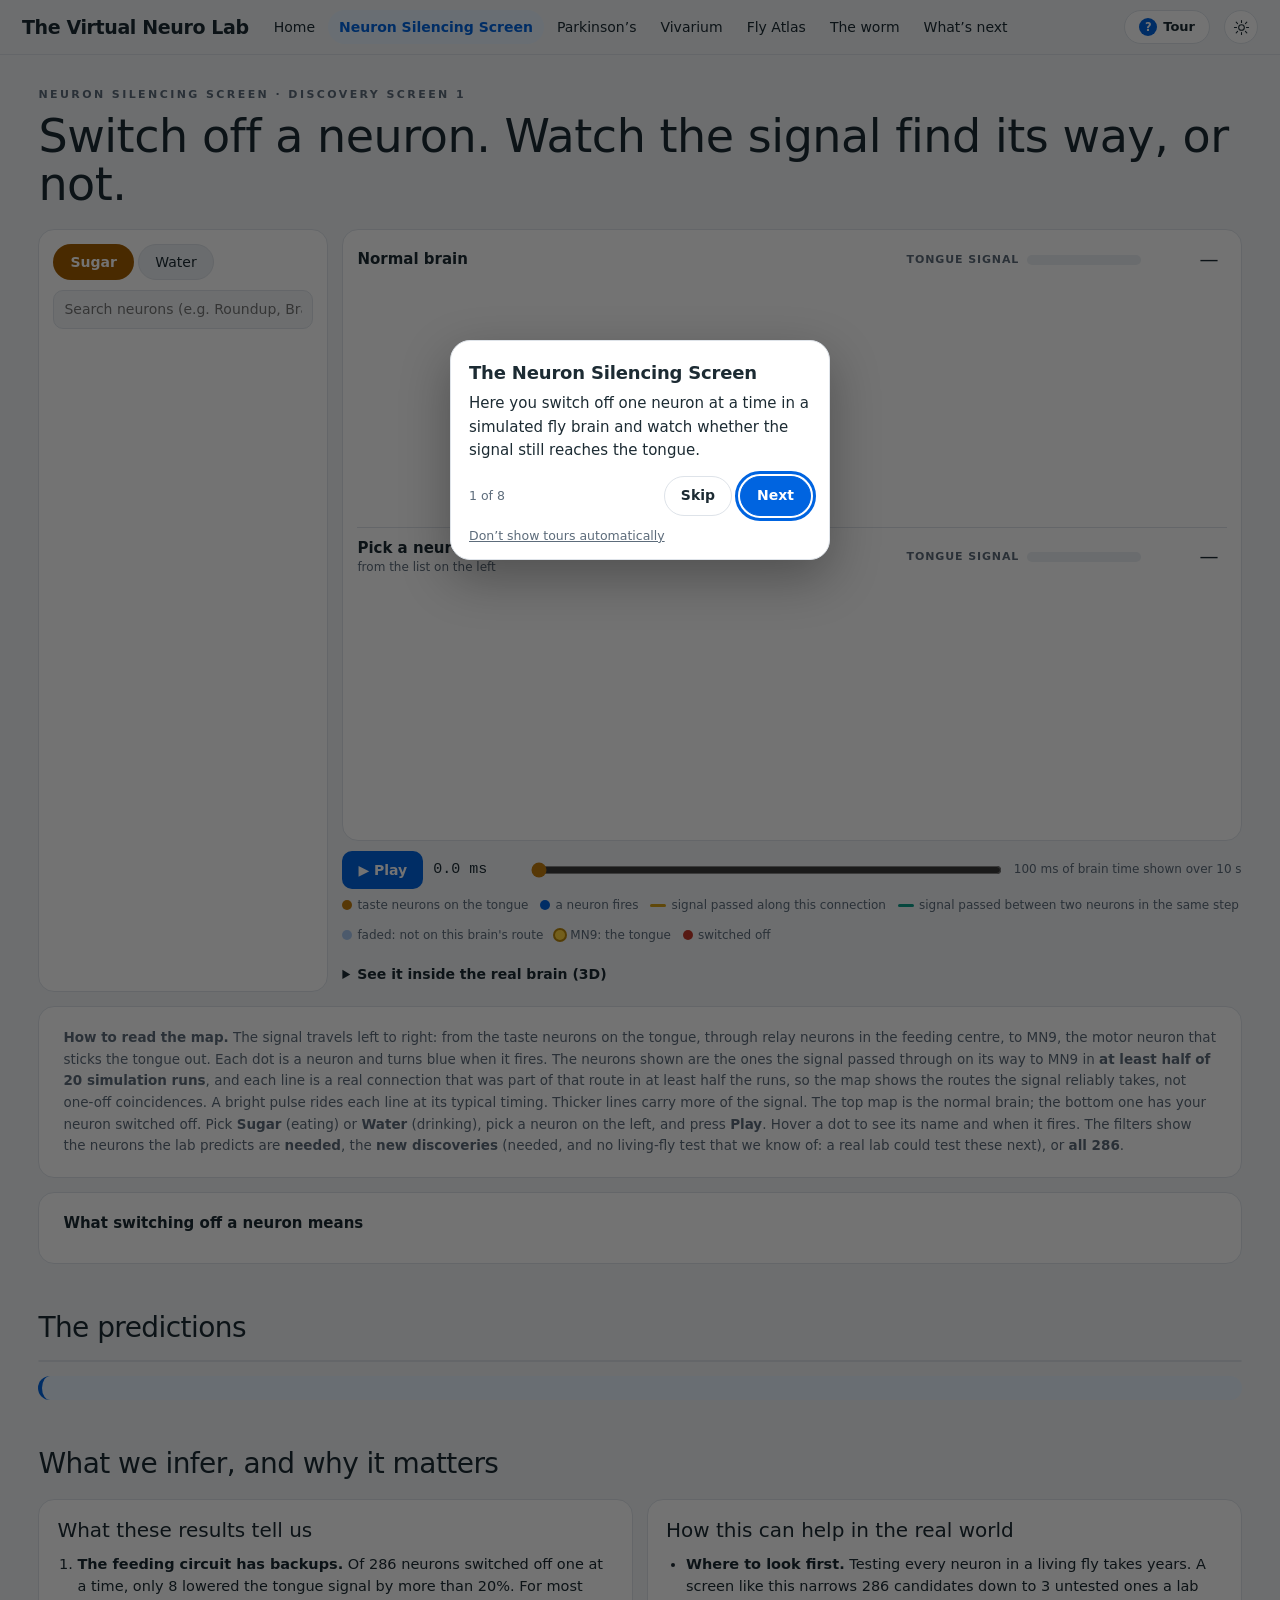
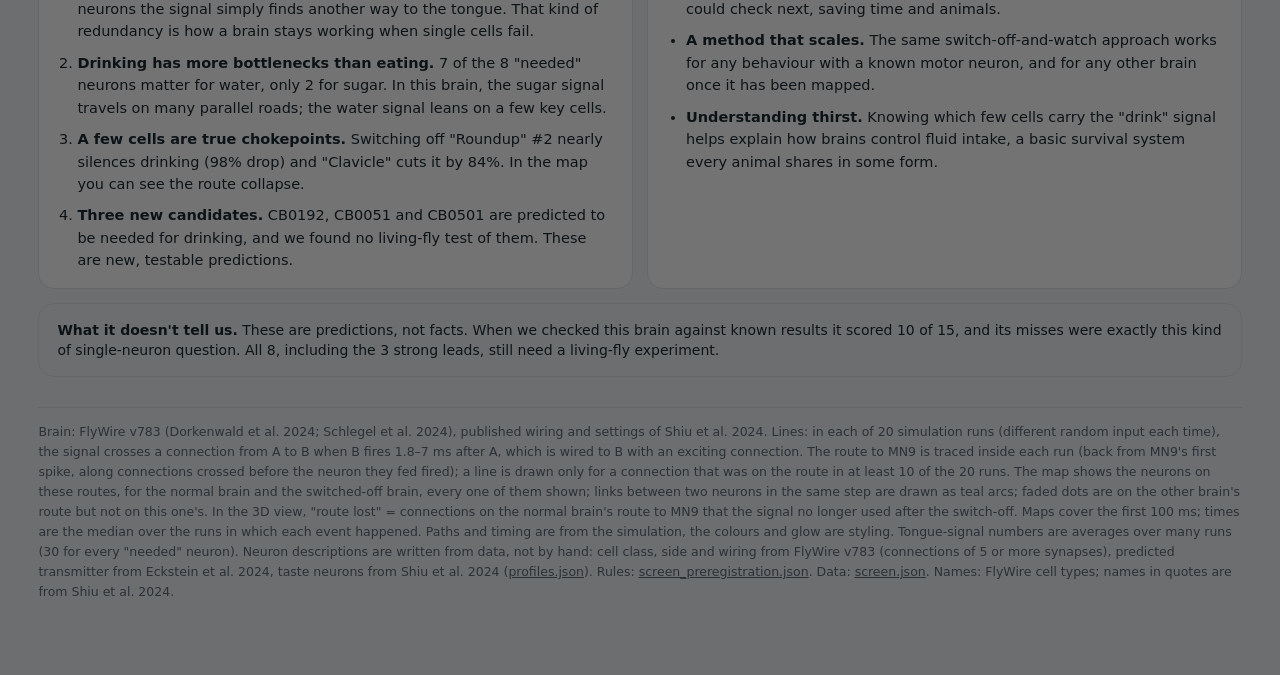
==== discover/index.html @ 3711785d "Claims check: discover page says all 8 need a living-fly test (only 3 are strong leads); fix percent" ====
<!doctype html>
<html lang="en">
<head>
<meta charset="utf-8">
<meta name="viewport" content="width=device-width, initial-scale=1">
<title>Neuron Silencing Screen · The Virtual Neuro Lab</title>
<link rel="icon" href="data:image/svg+xml,%3Csvg xmlns='http://www.w3.org/2000/svg' viewBox='0 0 16 16'%3E%3Ccircle cx='8' cy='8' r='7' fill='%230064e0'/%3E%3C/svg%3E">
<link rel="stylesheet" href="../vendor/fonts/fonts.css?v=2">
<link rel="stylesheet" href="../feather.css?v=12">
<style>
.hero { min-height:100dvh; background:var(--bg); color:var(--ink); }
.wrap { max-width:none; margin:0 auto; padding:28px 22px 60px; }
h1 { font-size:clamp(30px,4.2vw,46px); line-height:1.06; margin:8px 0 10px; letter-spacing:-.01em; }
h2 { font-size:28px; margin:44px 0 8px; }
.lead { font-size:16px; line-height:1.6; color:var(--muted); max-width:none; margin:0; }
.lab { display:grid; grid-template-columns:290px minmax(0,1fr); gap:14px; margin-top:20px; }
.side, .panel { background:var(--panel); border:1px solid var(--line); border-radius:16px; }
.side { padding:14px; display:flex; flex-direction:column; gap:10px; min-height:0; }  /* stretches to the height of the maps beside it */
.side input { border:1px solid var(--line); border-radius:10px; padding:8px 10px; background:var(--bg); color:var(--ink); font:inherit; }
.filt { display:flex; gap:6px; flex-wrap:wrap; }
.filt button, .taste button { background:var(--chip); border:1px solid var(--line); border-radius:999px; padding:5px 11px; font-size:12.5px; cursor:pointer; }
.filt button[aria-pressed="true"] { background:var(--sage); color:var(--sage-ink); border-color:transparent; font-weight:700; }
.taste button { font-size:14px; padding:7px 16px; }
.taste button[aria-pressed="true"] { color:#fff; border-color:transparent; font-weight:700; }
.taste button[data-c="sugar"][aria-pressed="true"] { background:#a35d00; } .taste button[data-c="water"][aria-pressed="true"] { background:#2f6fb0; }
#list { overflow:auto; display:flex; flex-direction:column; gap:4px; padding-right:4px; flex:1 1 0; min-height:0; contain:size; }
#list button { text-align:left; background:var(--bg); border:1px solid transparent; border-radius:10px; padding:7px 9px; cursor:pointer; display:flex; justify-content:space-between; gap:8px; align-items:center; font-size:13px; }
#list button[aria-pressed="true"] { border-color:var(--sage); background:var(--sage-tint); }
#list .nm b { display:block; font-size:13.5px; } #list .nm small { color:var(--muted); font-size:11.5px; }
.tags { display:flex; flex-direction:column; align-items:flex-end; gap:3px; }
.tag { font-size:10.5px; font-weight:700; padding:2px 7px; border-radius:999px; white-space:nowrap; }
.t-need { background:var(--err-bg); color:var(--err-ink); } .t-new { background:var(--disc-bg); color:var(--disc-ink); } .t-no { background:var(--chip); color:var(--muted); } .t-other { background:var(--info-bg); color:var(--info-ink); }
/* the two brains (3D) */
.duo { display:grid; grid-template-columns:minmax(0,1fr) minmax(0,1fr); gap:10px; }
.view { position:relative; height:430px; border-radius:14px; overflow:hidden; background:#0d0f0b; }
.view canvas { display:block; width:100%; height:100%; }
.vt { position:absolute; left:12px; top:10px; color:#e9e4d6; font-size:13px; font-weight:700; pointer-events:none; }
.vt small { display:block; font-weight:400; color:#a8a392; font-size:11.5px; }
.lbl { position:absolute; transform:translate(-50%, -100%); pointer-events:none; font-size:11.5px; color:#fff; background:rgba(0,0,0,.55); border:1px solid rgba(255,255,255,.25); border-radius:6px; padding:2px 6px; white-space:nowrap; }
.lbl.mn9 { border-color:#ffd23f; color:#ffd23f; } .lbl.in { border-color:#ffb547; color:#ffd8a0; } .lbl.ko { border-color:#ff5b5b; color:#ffb3b3; }
.inset { position:absolute; right:8px; bottom:8px; width:150px; height:96px; border:1px solid rgba(255,255,255,.18); border-radius:8px; background:rgba(0,0,0,.35); }
.inset span { position:absolute; left:6px; top:3px; font-size:10px; color:#a8a392; pointer-events:none; }
.ctrl { display:flex; gap:10px; align-items:center; margin:10px 0 0; }
.ctrl button { background:var(--sage); color:var(--sage-ink); border:none; border-radius:10px; padding:9px 16px; font-weight:700; cursor:pointer; }
.ctrl input[type=range] { flex:1; accent-color:#c27c0e; }
.ctrl .clock { font-family:ui-monospace,Menlo,monospace; font-size:15px; min-width:86px; }
.ctrl small { color:var(--muted); font-size:12px; }
.legend { display:flex; flex-wrap:wrap; gap:12px; font-size:12px; color:var(--muted); margin-top:8px; }
.legend i { display:inline-block; width:10px; height:10px; border-radius:50%; margin-right:5px; vertical-align:-1px; }
.legend i.ln { width:16px; height:3px; border-radius:2px; vertical-align:2px; }
/* route diagram */
.routes { padding:6px 14px 10px; }
.rrow { padding:10px 0; } .rrow + .rrow { border-top:1px solid var(--line); }
.rhead { display:flex; justify-content:space-between; align-items:center; gap:12px; flex-wrap:wrap; }
.rhead b { font-size:15px; } .rhead small { display:block; color:var(--muted); font-size:12px; }
.meter { display:flex; align-items:center; gap:8px; min-width:320px; }
.meter .k { font-size:11px; letter-spacing:.08em; text-transform:uppercase; color:var(--muted); font-weight:700; }
.meter .track { flex:1; height:10px; border-radius:99px; background:var(--chip); overflow:hidden; min-width:90px; }
.meter .fill { height:100%; width:0; background:linear-gradient(90deg,#e8b04a,#c2187a); transition:width .8s var(--ease); }
.meter .v { font-family:Inter,"Segoe UI",system-ui,sans-serif; font-size:19px; min-width:70px; text-align:right; }
.meter .s { font-size:12px; color:var(--muted); }
.diag { width:100%; height:auto; display:block; margin-top:6px; }
.diag text { font-family:Inter,"Segoe UI",system-ui,sans-serif; }
.three { margin-top:12px; } .three summary { cursor:pointer; font-weight:700; padding:8px 0; }
/* the story */
.story { margin-top:12px; padding:14px 16px; }
.story .sth { margin:0 0 8px; font-size:15px; font-weight:700; font-family:inherit; letter-spacing:0; }
.story ol { margin:0; padding-left:20px; display:flex; flex-direction:column; gap:6px; }
.story li { font-size:14.5px; line-height:1.55; color:var(--muted); transition:color .3s; }
.story li.on { color:var(--ink); }
.story li b { color:inherit; }
.story.wide, .howto.wide { margin-top:14px; padding:20px 24px; }
.ex { display:grid; grid-template-columns:220px 1fr; gap:10px 18px; margin:0; }
.ex dt { font-size:12px; font-weight:700; letter-spacing:.06em; text-transform:uppercase; color:var(--muted); padding-top:3px; }
.ex dd { margin:0; font-size:14.5px; line-height:1.6; }
.ex dd + dt, .ex dd + dt + dd { border-top:1px solid var(--line); padding-top:10px; }
.ex .vd { font-weight:700; }
@media (max-width:700px) { .ex { grid-template-columns:1fr; gap:2px 0; } .ex dd { margin-bottom:10px; } .ex dd + dt + dd { border-top:0; padding-top:0; } }
.story .sum { margin-top:10px; padding-top:10px; border-top:1px solid var(--line); font-size:14.5px; line-height:1.6; }
.howto { margin-top:12px; padding:12px 16px; font-size:13.5px; line-height:1.6; color:var(--muted); }
.tablewrap { overflow-x:auto; border:1px solid var(--line); border-radius:12px; background:var(--panel); margin-top:12px; }
table { border-collapse:collapse; width:100%; font-size:13.5px; min-width:760px; }
th, td { padding:8px 12px; text-align:left; border-bottom:1px solid var(--line); vertical-align:top; }
th { font-size:11.5px; letter-spacing:.06em; text-transform:uppercase; color:var(--muted); font-weight:600; background:var(--bg); }
td.n { text-align:right; white-space:nowrap; }
.note { background:var(--note-bg); color:var(--note-ink); border-left:4px solid var(--note-edge); border-radius:12px; padding:12px 14px; font-size:14px; line-height:1.55; margin-top:14px; }
.fine { font-size:12.5px; color:var(--muted); line-height:1.6; margin-top:30px; border-top:1px solid var(--line); padding-top:14px; }
.mono { font-family:ui-monospace,Menlo,monospace; font-size:12px; }
@media (max-width:1000px) { .lab { grid-template-columns:1fr; } .side { height:420px; } }
@media (max-width:700px) { .duo { grid-template-columns:1fr; } .view { height:340px; } .wrap { padding:22px 16px 50px; } }
.infer { display:grid; grid-template-columns:1fr 1fr; gap:14px; margin-top:14px; }
.infer > div { background:var(--panel); border:1px solid var(--line); border-radius:16px; padding:16px 18px; }
.infer h3 { font-family:Inter,"Segoe UI",system-ui,sans-serif; font-weight:500; font-size:20px; margin:0 0 8px; }
.infer ol, .infer ul { margin:0; padding-left:20px; display:flex; flex-direction:column; gap:9px; font-size:14.5px; line-height:1.55; }
.infer .limits { grid-column:1 / -1; background:var(--bg); }
.infer a { color:inherit; text-decoration:underline; }
@media (max-width:820px) { .infer { grid-template-columns:1fr; } }
.cbars { display:inline-flex; gap:2px; vertical-align:middle; } .cbars i { width:10px; height:7px; border-radius:2px; background:var(--line); display:inline-block; } .cbars i.on { background:var(--sage); }
</style>
</head>
<body>
<div class="hero" id="hero" data-light="day">
  <header id="navMount"></header>
  <main class="wrap">
    <span class="eyebrow">Neuron Silencing Screen · Discovery Screen 1</span>
    <h1 class="serif">Switch off a neuron. Watch the signal find its way, or not.</h1>

    <div class="lab">
      <div class="side">
        <div class="taste" role="group" aria-label="Taste"><button data-c="sugar" aria-pressed="true">Sugar</button> <button data-c="water" aria-pressed="false">Water</button></div>
        <input id="q" placeholder="Search neurons (e.g. Roundup, Bract)…" aria-label="Search neurons">
        <div class="filt" id="filt"></div>
        <div id="list"></div>
      </div>
      <div>
        <div class="panel routes">
          <div class="rrow">
            <div class="rhead"><div><b>Normal brain</b><small id="vAsub"></small></div>
              <div class="meter"><span class="k">Tongue signal</span><div class="track"><div class="fill" id="fA"></div></div><span class="v" id="mA">—</span><span class="s" id="sA"></span></div></div>
            <svg id="dA" class="diag" viewBox="0 0 1100 300" role="img" aria-label="Route of the signal in the normal brain"></svg>
          </div>
          <div class="rrow">
            <div class="rhead"><div><b id="vBt">Pick a neuron to switch off</b><small id="vBsub">from the list on the left</small></div>
              <div class="meter"><span class="k">Tongue signal</span><div class="track"><div class="fill" id="fB"></div></div><span class="v" id="mB">—</span><span class="s" id="sB"></span></div></div>
            <svg id="dB" class="diag" viewBox="0 0 1100 300" role="img" aria-label="Route of the signal with the neuron switched off"></svg>
          </div>
        </div>
        <div class="ctrl"><button id="play">▶ Play</button><span class="clock" id="clock">0.0 ms</span><input type="range" id="scrub" min="0" max="100" step="0.1" value="0" aria-label="Simulated time"><small>100 ms of brain time shown over 10 s</small></div>
        <div class="legend">
          <span><i style="background:#c27c0e"></i>taste neurons on the tongue</span>
          <span><i style="background:#0064e0"></i>a neuron fires</span>
          <span><i class="ln" style="background:#d4a017"></i>signal passed along this connection</span>
          <span><i class="ln" style="background:#0f9d8a"></i>signal passed between two neurons in the same step</span>
          <span><i style="background:#0064e0;opacity:.3"></i>faded: not on this brain's route</span>
          <span><i style="background:#ffd23f;box-shadow:0 0 0 2px #b8860b"></i>MN9: the tongue</span>
          <span><i style="background:#c0392b"></i>switched off</span>
        </div>
        <details class="three" id="three"><summary>See it inside the real brain (3D)</summary>
          <div class="duo">
            <div class="view" id="vA"><div class="vt">Normal brain</div><div class="inset" id="mapA"><span>where we are in the brain</span></div></div>
            <div class="view" id="vB"><div class="vt" id="vBt3">Switched off</div></div>
          </div>
          <div class="legend"><span><i style="background:#ffb547"></i>taste neurons</span><span><i class="ln" style="background:#ffd166"></i>route that reached MN9</span>
            <span><i class="ln" style="background:#ff5b5b"></i>route lost</span><span><i class="ln" style="background:#7fd3ff"></i>other spread</span><span><i style="background:#ffd23f"></i>MN9</span></div>
        </details>
      </div>
    </div>
    <div class="panel howto wide"><b>How to read the map.</b> The signal travels left to right: from the taste neurons on the tongue,
          through relay neurons in the feeding centre, to MN9, the motor neuron that sticks the tongue out. Each dot is a neuron and turns
          blue when it fires. The neurons shown are the ones the signal passed through on its way to MN9 in <b>at least half of 20 simulation runs</b>, and each line is a real connection that was part of that route in at least half the runs, so the map
          shows the routes the signal reliably takes, not one-off coincidences. A bright pulse rides each line at its typical timing. Thicker lines
          carry more of the signal. The top map is the normal brain; the bottom one has your neuron switched off. Pick <b>Sugar</b> (eating)
          or <b>Water</b> (drinking), pick a neuron on the left, and press <b>Play</b>. Hover a dot to see its name and when it fires. The filters show the neurons the lab predicts are <b>needed</b>, the <b>new discoveries</b>
          (needed, and no living-fly test that we know of: a real lab could test these next), or <b>all 286</b>.</div>
    <div class="panel story wide" aria-live="polite"><h2 class="sth" id="exT">What switching off a neuron means</h2><div id="explain"></div></div>

    <h2 class="serif" id="pred">The predictions</h2>
    <p class="lead" style="font-size:15px" id="predlead"></p>
    <div class="tablewrap"><table id="ptab"></table></div>
    <div class="note" id="caveat"></div>

    <h2 class="serif" id="infer">What we infer, and why it matters</h2>
    <div class="infer">
      <div>
        <h3>What these results tell us</h3>
        <ol>
          <li><b>The feeding circuit has backups.</b> Of 286 neurons switched off one at a time, only 8 lowered the tongue signal by more than 20%.
            For most neurons the signal simply finds another way to the tongue. That kind of redundancy is how a brain stays
            working when single cells fail.</li>
          <li><b>Drinking has more bottlenecks than eating.</b> 7 of the 8 "needed" neurons matter for water, only 2 for sugar.
            In this brain, the sugar signal travels on many parallel roads; the water signal leans on a few key cells.</li>
          <li><b>A few cells are true chokepoints.</b> Switching off "Roundup" #2 nearly silences drinking (98% drop) and
            "Clavicle" cuts it by 84%. In the map you can see the route collapse.</li>
          <li><b>Three new candidates.</b> CB0192, CB0051 and CB0501 are predicted to be needed for drinking, and we found no
            living-fly test of them. These are new, testable predictions.</li>
        </ol>
      </div>
      <div>
        <h3>How this can help in the real world</h3>
        <ul>
          <li><b>Where to look first.</b> Testing every neuron in a living fly takes years. A screen like this narrows 286
            candidates down to 3 untested ones a lab could check next, saving time and animals.</li>
          <li><b>A method that scales.</b> The same switch-off-and-watch approach works for any behaviour with a known motor
            neuron, and for any other brain once it has been mapped.</li>
          <li><b>Understanding thirst.</b> Knowing which few cells carry the "drink" signal helps explain how brains control
            fluid intake, a basic survival system every animal shares in some form.</li>
        </ul>
      </div>
      <div class="limits"><b>What it doesn't tell us.</b> These are predictions, not facts. When we checked this brain against
        known results it scored 10 of 15, and its misses were exactly this kind of single-neuron question. All 8, including the 3 strong
        leads, still need a living-fly experiment.</div>
    </div>

    <p class="fine">Brain: FlyWire v783 (Dorkenwald et al. 2024; Schlegel et al. 2024), published wiring and settings of Shiu et al. 2024.
      Lines: in each of 20 simulation runs (different random input each time), the signal crosses a connection from A to B when
      B fires 1.8–7 ms after A, which is wired to B with an exciting connection. The route to MN9 is traced inside each run (back from MN9's first spike, along connections crossed before the neuron they fed fired); a line is drawn only for a connection that was on the route in at least 10 of the 20 runs.
      The map shows the neurons on these routes, for the normal brain and the switched-off brain, every one of them shown;
      links between two neurons in the same step are drawn as teal arcs; faded dots are on the other brain's route but not on this one's. In the 3D view, "route lost" = connections on the normal brain's route to MN9 that the signal no longer used after the switch-off.
      Maps cover the first 100 ms; times are the median over the runs in which each event happened. Paths and timing are from the simulation, the colours and glow are styling. Tongue-signal numbers are averages over many runs (30 for every "needed" neuron).
      Neuron descriptions are written from data, not by hand: cell class, side and wiring from FlyWire v783 (connections of 5 or more synapses),
      predicted transmitter from Eckstein et al. 2024, taste neurons from Shiu et al. 2024 (<a href="profiles.json">profiles.json</a>).
      Rules: <a href="screen_preregistration.json">screen_preregistration.json</a>. Data: <a href="screen.json">screen.json</a>.
      Names: FlyWire cell types; names in quotes are from Shiu et al. 2024.</p>
  </main>
</div>
<script type="importmap">{ "imports": { "three": "../vendor/three/three.module.js", "three/addons/": "../vendor/three/addons/" } }</script>
<script src="../feather.js?v=17"></script>
<script>
Feather.topbar(document.getElementById('navMount'), { brand: 'The Virtual Neuro Lab', sub: 'Neuron Silencing Screen', base: '../', current: 'discover', profile: false });
Feather.init();
</script>
<script type="module">
import * as T from 'three';
import { OrbitControls } from 'three/addons/controls/OrbitControls.js';
const $ = id => document.getElementById(id);
const f1 = x => x == null ? '—' : (Math.round(x * 10) / 10).toLocaleString('en-US');
const D = await (await fetch('screen.json?v=3')).json();
const NAMES = await (await fetch('names.json?v=1')).json();
const PROF = (await (await fetch('profiles.json?v=1')).json()).neurons;
const pos = new Float32Array(await (await fetch('../anatomy/celltypes/positions.bin')).arrayBuffer());
const N = pos.length / 3;
const P = (i, out, k) => { out[k] = pos[3 * i]; out[k + 1] = -pos[3 * i + 1]; out[k + 2] = pos[3 * i + 2]; };
const BY = Object.fromEntries(D.neurons.map(n => [n.id, n]));
const LBL = Object.fromEntries(D.neurons.map(n => [n.idx, n.label]));
const nameOf = i => LBL[i] || NAMES[i] || 'unnamed';
const DUR = 10000, MAXT = 100;                         // 100 ms of brain time over 10 s

// ---------- shared drawing pieces ----------
const dot = (() => { const c = document.createElement('canvas'); c.width = c.height = 64; const g = c.getContext('2d');
  const r = g.createRadialGradient(32, 32, 0, 32, 32, 32); r.addColorStop(0, 'rgba(255,255,255,1)'); r.addColorStop(.35, 'rgba(255,255,255,.8)'); r.addColorStop(1, 'rgba(255,255,255,0)');
  g.fillStyle = r; g.fillRect(0, 0, 64, 64); return new T.CanvasTexture(c); })();
const brainGeo = (() => { const n = Math.floor(N / 2), a = new Float32Array(3 * n); for (let j = 0; j < n; j++) P(2 * j, a, 3 * j);
  const g = new T.BufferGeometry(); g.setAttribute('position', new T.BufferAttribute(a, 3)); return g; })();
const cam = new T.PerspectiveCamera(32, 1, 1, 6000);
function makeView(el) {
  const r = new T.WebGLRenderer({ antialias: true }); r.setPixelRatio(Math.min(2, devicePixelRatio)); r.setClearColor(0x0d0f0b);
  el.prepend(r.domElement);
  const scene = new T.Scene();
  scene.add(new T.Points(brainGeo, new T.PointsMaterial({ size: 2.2, map: dot, transparent: true, opacity: .13, depthWrite: false, color: 0x8f9a80 })));
  const layer = new T.Group(); scene.add(layer);
  const ctl = new OrbitControls(cam, r.domElement); ctl.enableDamping = false;
  return { el, r, scene, layer, ctl, labels: [] };
}
const A = makeView($('vA')), B = makeView($('vB'));
// keep both controls aimed at the same point
const target = new T.Vector3(); A.ctl.target = target; B.ctl.target = target;
// inset map: the whole brain, front view, with a marker where the action is
const map = (() => { const el = $('mapA'); const r = new T.WebGLRenderer({ antialias: true, alpha: true }); r.setPixelRatio(Math.min(2, devicePixelRatio));
  el.prepend(r.domElement); r.setSize(150, 96, false); r.domElement.style.width = '150px'; r.domElement.style.height = '96px';
  const s = new T.Scene(); s.add(new T.Points(brainGeo, new T.PointsMaterial({ size: 1, color: 0x9aa58c, transparent: true, opacity: .35 })));
  const c = new T.OrthographicCamera(-460, 460, 290, -290, -2000, 2000); c.position.set(0, 0, 1000); c.lookAt(0, 0, 0);
  const mk = new T.Mesh(new T.RingGeometry(26, 34, 32), new T.MeshBasicMaterial({ color: 0xffd23f })); mk.position.z = 200; s.add(mk);
  return { r, s, c, mk }; })();
function fit() { for (const v of [A, B]) { const w = v.el.clientWidth, h = v.el.clientHeight; v.r.setSize(w, h, false); }
  cam.aspect = A.el.clientWidth / A.el.clientHeight; cam.updateProjectionMatrix(); }
new ResizeObserver(fit).observe(A.el); fit();
document.getElementById('three').addEventListener('toggle', fit);

// ---------- one replay in one view ----------
function routeOf(run) {         // connections on the way to MN9
  // multi-run maps: the route was traced inside each run; a connection is on it if it was on the route in at least half the runs
  if (run.s.length && run.s[0].length >= 5) { const need = Math.ceil((run.runs || 20) / 2); return Uint8Array.from(run.s, e => e[4] >= need ? 1 : 0); }
  const into = new Map(); run.s.forEach(([x, y, t], j) => { if (!into.has(y)) into.set(y, []); into.get(y).push(j); });
  const first = new Map(run.f.map(([i, t]) => [i, t])), on = new Uint8Array(run.s.length), seen = new Set();
  const stack = D.mn9.filter(i => first.has(i)).map(i => [i, first.get(i)]);
  while (stack.length) { const [node, t] = stack.pop(); for (const j of (into.get(node) || [])) { const [x, , tj] = run.s[j];
    if (tj <= t && !on[j]) { on[j] = 1; const k = x + ':' + tj; if (!seen.has(k)) { seen.add(k); stack.push([x, first.has(x) ? Math.min(first.get(x), tj) : tj]); } } } }
  return on;
}
function lineSet(segs, color) { const m = segs.length, la = new Float32Array(6 * m), lt = new Float32Array(m);
  segs.forEach(([x, y, t], j) => { P(x, la, 6 * j); P(y, la, 6 * j + 3); lt[j] = t / 10; });
  const g = new T.BufferGeometry(); g.setAttribute('position', new T.BufferAttribute(la, 3)); g.setAttribute('color', new T.BufferAttribute(new Float32Array(6 * m), 3));
  const L = new T.LineSegments(g, new T.LineBasicMaterial({ vertexColors: true, transparent: true, blending: T.AdditiveBlending, depthWrite: false }));
  L.userData = { lt, color }; return L; }
function fill(v, run, ko, lost) {
  v.layer.clear(); v.layer.userData = {}; v.labels.forEach(l => l.remove()); v.labels = [];
  if (!run) return;
  const inputs = new Set(D.inputs[cond]);
  const n = run.f.length, a = new Float32Array(3 * n), col = new Float32Array(3 * n), bt = new Float32Array(n);
  run.f.forEach(([i, t], j) => { P(i, a, 3 * j); bt[j] = t / 10; col.set(inputs.has(i) ? [1, .71, .28] : [1, .37, .64], 3 * j); });
  const g = new T.BufferGeometry(); g.setAttribute('position', new T.BufferAttribute(a, 3)); g.setAttribute('color', new T.BufferAttribute(col, 3));
  const pts = new T.Points(g, new T.PointsMaterial({ size: 8, map: dot, transparent: true, depthWrite: false, blending: T.AdditiveBlending, vertexColors: true }));
  pts.userData = { bt }; v.layer.add(pts);
  const on = routeOf(run);
  const route = run.s.filter((_, j) => on[j]), other = run.s.filter((_, j) => !on[j]);
  v.layer.add(lineSet(route, 'gold')); v.layer.add(lineSet(other, 'blue'));
  if (lost) v.layer.add(lineSet(lost, 'red'));
  const mp = new Float32Array(3 * D.mn9.length); D.mn9.forEach((i, j) => P(i, mp, 3 * j));
  const mg = new T.BufferGeometry(); mg.setAttribute('position', new T.BufferAttribute(mp, 3));
  const mn = new T.Points(mg, new T.PointsMaterial({ size: 30, map: dot, transparent: true, depthWrite: false, blending: T.AdditiveBlending, color: 0x5a5230 }));
  v.layer.add(mn); v.layer.userData = { pts, mn, run, routeCount: route.length, routeNeurons: new Set(route.flatMap(([a, b]) => [a, b]).filter(i => !D.mn9.includes(i) && !D.inputs[cond].includes(i))).size };
  // labels: where taste enters, MN9, the switched-off neuron
  const cen = ids => { const c = new T.Vector3(); ids.forEach(i => { const q = [0, 0, 0]; P(i, q, 0); c.add(new T.Vector3(...q)); }); return c.multiplyScalar(1 / ids.length); };
  const L = (txt, cls, p) => { const d = document.createElement('div'); d.className = 'lbl ' + cls; d.textContent = txt; v.el.appendChild(d); v.labels.push(Object.assign(d, { p })); };
  L(cond === 'sugar' ? 'sugar enters here' : 'water enters here', 'in', cen(D.inputs[cond]));
  L('MN9 · tongue', 'mn9', cen(D.mn9));
  if (ko != null) { const kp = cen([BY[ko].idx]); L('switched off', 'ko', kp);
    const kg = new T.BufferGeometry(); kg.setAttribute('position', new T.BufferAttribute(new Float32Array([kp.x, kp.y, kp.z]), 3));
    v.layer.add(new T.Points(kg, new T.PointsMaterial({ size: 34, map: dot, transparent: true, depthWrite: false, color: 0xff3b3b }))); }
}
function paintView(v, tNow) {
  const u = v.layer.userData; if (!u || !u.pts) return;
  const bt = u.pts.userData.bt; let k = 0; while (k < bt.length && bt[k] <= tNow) k++; u.pts.geometry.setDrawRange(0, k);
  for (const L of v.layer.children) { if (!L.isLineSegments) continue; const { lt, color } = L.userData, c = L.geometry.attributes.color.array; let e = 0;
    for (let j = 0; j < lt.length; j++) { if (lt[j] > tNow) break; e = j + 1; const age = tNow - lt[j]; let rgb;
      if (color === 'gold') { const b = Math.max(.35, .95 - age / 25); rgb = [b, .78 * b, .3 * b]; }
      else if (color === 'red') { const b = Math.max(.45, .95 - age / 25); rgb = [b, .22 * b, .22 * b]; }
      else { const b = Math.max(0, .28 - age / 20); rgb = [.3 * b, .62 * b, b]; }
      c.set(rgb, 6 * j); c.set(rgb, 6 * j + 3); }
    L.geometry.attributes.color.needsUpdate = true; L.geometry.setDrawRange(0, 2 * e); }
  const fired = u.run.mn9.some(t => t != null && t / 10 <= tNow);
  u.mn.material.color.set(fired ? 0xffd23f : 0x5a5230); u.mn.material.size = fired ? 40 : 30;
  const w = v.el.clientWidth, h = v.el.clientHeight;
  for (const d of v.labels) { const q = d.p.clone().project(cam); d.style.left = ((q.x + 1) / 2 * w) + 'px'; d.style.top = ((1 - q.y) / 2 * h - 8) + 'px'; d.style.display = q.z < 1 ? '' : 'none'; }
}

// ---------- state, loading, the story ----------
let DA = null, DB = null;
let cond = 'sugar', sel = null, filt = 'needed', runA = null, runB = null, tNow = 0, playing = false, last = performance.now(), framed = false;
const getRun = async key => { try { const r = await fetch(`runs/${key}.json?v=4`); return r.ok ? r.json() : null; } catch { return null; } };
// ---------- the explanation: who the neuron is, what the wiring says, what switching it off did, how a real fly lab would do it ----------
const esc = x => String(x == null ? '' : x).replace(/[&<>"]/g, c => ({ '&': '&amp;', '<': '&lt;', '>': '&gt;', '"': '&quot;' }[c]));
const pct = x => Math.round(100 * Math.abs(x)) + '%';
const KIND = {
  central: 'a central neuron: it stays inside the brain and passes signals between other brain cells',
  descending: 'a descending neuron: it carries signals from the brain down into the body\'s nerve cord',
  ascending: 'an ascending neuron: it carries signals up from the body\'s nerve cord into the brain',
  sensory: 'a sensory neuron: it brings information in from the body',
  motor: 'a motor neuron: it drives a muscle',
  visual_projection: 'a visual projection neuron: it carries signals from the eye\'s processing layers into the brain',
  endocrine: 'a neurosecretory cell: it releases hormones' };
const NTX = { acetylcholine: 'acetylcholine, the main exciting messenger in the fly brain', GABA: 'GABA, a calming (inhibitory) messenger',
  glutamate: 'glutamate, which in the fly brain usually calms its targets',
  dopamine: 'dopamine, a slower messenger that tunes how other neurons respond', serotonin: 'serotonin, a slower messenger that tunes how other neurons respond' };
function reached(run) { return run && run.mn9_reached ? Math.max(...run.mn9_reached) : null; }
function story() {
  const taste = cond === 'sugar' ? 'sugar' : 'water', act = cond === 'sugar' ? 'eat' : 'drink';
  const rows = [];
  const row = (k, v) => rows.push(`<dt>${k}</dt><dd>${v}</dd>`);
  if (!sel) {
    $('exT').textContent = 'What switching off a neuron means';
    row('What you see', `The normal brain with ${taste} on the tongue. On average it fires MN9, the motor neuron that pushes the tongue out,
      <b>${f1(D.baseline[cond])}</b> times a second: the fly would stick out its tongue to ${act}. The map shows the neurons that carried the signal
      to MN9 in at least half of 20 simulation runs.`);
    row('Switching off', `When you pick a neuron, the simulation silences that one cell: it can no longer fire, so it passes nothing on. Every
      other neuron and connection stays exactly as it is. We then compare how often MN9 fires with and without it, averaged over many runs.
      A drop of 20% or more means the lab predicts a real fly needs that neuron.`);
    row('Next', 'Pick a neuron on the left to see who it is, what its wiring suggests it does, and what happened when we switched it off.');
    $('explain').innerHTML = `<dl class="ex">${rows.join('')}</dl>`; return;
  }
  const n = BY[sel], p = PROF[sel] || {};
  $('exT').textContent = `What switching off ${n.label} means`;
  // 1. who it is
  const kind = KIND[p.super_class] || (p.super_class ? `a neuron of the "${esc(p.super_class)}" class` : 'a neuron');
  const sib = p.same_type_in_screen > 1 ? ` The brain has more than one cell of this type; the "#" number tells them apart, and the simulation switched off only this one.` : '';
  row('The neuron', `<b>${esc(n.label)}</b>, FlyWire cell type <b>${esc(n.type)}</b>${p.side ? `, on the ${esc(p.side)} side of the brain` : ''}. It is ${kind}.${sib}
    ${n.tested ? ` It is one of the neurons named in the 2024 study by Shiu and colleagues.` : ' As far as we know, no study has described what it does.'}`);
  // 2. what the wiring says
  const w = [];
  w.push(`It works mainly in ${esc(p.out_region || 'the brain')}. It receives about ${(p.in_syn || 0).toLocaleString('en-US')} synapses from ${p.in_partners} other neurons
    and makes about ${(p.out_syn || 0).toLocaleString('en-US')} onto ${p.out_partners}.`);
  const tasteIn = [];
  if (p.from_sugar) tasteIn.push(`${p.from_sugar} synapses straight from ${p.from_sugar_n} of the ${D.inputs.sugar.length} sugar-sensing neurons`);
  if (p.from_water) tasteIn.push(`${p.from_water} straight from ${p.from_water_n} of the ${D.inputs.water.length} water-sensing neurons`);
  w.push(tasteIn.length ? `It gets ${tasteIn.join(' and ')}, so it hears about taste first-hand.` : 'It gets no input directly from the taste neurons, so it hears about taste second-hand, through other neurons.');
  w.push(p.to_mn9 ? `It connects straight to MN9 with ${p.to_mn9} synapses: it is one step from the tongue command.` : 'It has no direct connection to MN9: its signal reaches the tongue command through other neurons.');
  if (p.nt) w.push(`Its synapses are predicted to release ${NTX[p.nt] || esc(p.nt)} (prediction from electron-microscope images${p.nt_score != null ? `, confidence ${p.nt_score}` : ''}).`);
  row('What the wiring says', w.join(' ') + ` <span style="color:var(--muted)">This is what the map of its connections shows; what the cell actually does in a living fly has to be measured.</span>`);
  // 3. what happened when we switched it off
  const one = c => { const base = n[c + '_base'], v = n[c], d = n[c + '_drop'], need = n[c + '_needed'], a2 = c === 'sugar' ? 'eating' : 'drinking';
    return `<b>${c === 'sugar' ? 'Sugar' : 'Water'}:</b> MN9 fires ${f1(base)} → <b>${f1(v)}</b> times a second (${d >= 0 ? pct(d) + ' weaker' : pct(d) + ' stronger'}).
      <span class="vd">${need ? `Predicted to be needed for ${a2}.` : `Not needed for ${a2}.`}</span>`; };
  const rB = reached(runB), why = n[cond + '_needed']
    ? `the remaining routes to MN9 can't make up for losing it, so MN9 fires clearly less.`
    : `the signal still finds its way to MN9 through other neurons: the circuit has backups around this cell.`;
  row('When we switched it off', `${one('sugar')}<br>${one('water')}<br>With ${taste}, ${why}${rB != null ? ` In the 20 map runs with it off, MN9 fired at least once in ${rB}.` : ''}
    ${n.conf ? `<br>How sure: <b>${esc(n.conf.level)}</b>. ${esc(n.conf.why)}` : ''}`);
  // 4. how a real fly lab would do it
  row('In a real fly', `In the simulation we simply stop the cell from firing. In a living fly, researchers use a genetic tool: a "driver line" that
    switches on a gene only in this cell type, paired with a silencer such as Kir2.1 (keeps the cell from firing) or a light-controlled channel such as
    GtACR1 (silences it only while a light is on). They then touch the fly's tongue with sugar or water and count how often it extends its proboscis,
    compared with flies whose cell still works. Two differences from the simulation: genetic tools usually silence every cell of a type, on both sides
    of the brain, not one cell; and whether a driver line reaches only this cell type would need to be checked.`);
  // 5. what it tells us
  const st = n.status, needAny = n.sugar_needed || n.water_needed;
  let tell;
  if (needAny && st === 'new') tell = `A <b>new, testable lead</b>. No living-fly test of this cell is known to us. If one confirms it, this cell is a control point for
    ${n.water_needed ? 'drinking' : 'eating'} that hadn't been described before.`;
  else if (needAny && st === 'known') tell = `<b>Agrees with real flies.</b> ${esc(n.status_text || '')} A match like this is a check that the model gets this kind of question right.`;
  else if (needAny) tell = `<b>A known cell with a new prediction.</b> ${esc(n.status_text || '')}`;
  else tell = `<b>Not needed, in the model.</b> Ruling a cell out is useful too: it tells a fly lab where not to spend time, and it shows how much
    backup the feeding circuit has.`;
  row('What it tells us', `${tell} Screens like this narrow 286 candidates down to a handful worth testing, which saves animals and years of lab work,
    and they help explain how a brain controls basic needs like ${n.water_needed && !n.sugar_needed ? 'thirst' : 'eating and drinking'}.
    <span style="color:var(--muted)">It is a prediction from wiring and a simple neuron model, not proof: on known results this brain matched 10 of 15 checks.</span>`);
  $('explain').innerHTML = `<dl class="ex">${rows.join('')}</dl>`;
}
let fillA = {};
function meters() {
  const base = sel ? BY[sel][cond + '_base'] : D.baseline[cond], scale = cond === 'sugar' ? 80 : 40;
  $('mA').textContent = f1(base) + ' / s'; $('fA').style.width = Math.min(100, 100 * base / scale) + '%';
  $('sA').textContent = base >= 10 ? 'Tongue out' : 'Tongue stays in';
  if (sel) { const v = BY[sel][cond]; $('mB').textContent = f1(v) + ' / s'; $('fB').style.width = Math.min(100, 100 * v / scale) + '%';
    $('sB').textContent = (v >= 10 ? 'Tongue out' : 'Tongue stays in') + ` · ${Math.round(100 * BY[sel][cond + '_drop'])}% weaker`; }
  else { $('mB').textContent = '—'; $('fB').style.width = '0%'; $('sB').textContent = ''; }
}
async function load() {
  runA = await getRun(`none_${cond}`); runB = sel ? await getRun(`${sel}_${cond}`) : null;
  let lost = null;
  if (runA && runB) { const onA = routeOf(runA), carried = new Set(runB.s.map(([x, y]) => x + '-' + y));
    lost = runA.s.filter((s, j) => onA[j] && !carried.has(s[0] + '-' + s[1])); }
  fill(A, runA, null, null); fillA = A.layer.userData; fill(B, runB, sel, lost);
  $('vAsub').textContent = `${cond === 'sugar' ? 'sugar' : 'water'} on the tongue`;
  $('vBt').textContent = sel ? `${BY[sel].label} switched off` : 'Pick a neuron to switch off';
  $('vBsub').textContent = sel ? `${cond === 'sugar' ? 'sugar' : 'water'} on the tongue` : 'from the list on the left';
  $('vBt3').textContent = sel ? `${BY[sel].label} switched off` : 'Nothing switched off';
  drawRoutes();
  if (!framed && runA) { const c = new T.Vector3(); runA.f.forEach(([i]) => { const q = [0, 0, 0]; P(i, q, 0); c.add(new T.Vector3(...q)); }); c.multiplyScalar(1 / runA.f.length);
    target.copy(c); cam.position.set(c.x + 120, c.y + 60, c.z + 560); map.mk.position.set(c.x, c.y, 200); framed = true; }
  meters(); story(); tNow = 0; playing = true; last = performance.now(); $('play').textContent = '❚❚ Pause';
}
(function loop(now) {
  if (playing) { tNow = Math.min(MAXT, tNow + (now - last) * MAXT / DUR); if (tNow >= MAXT) { playing = false; $('play').textContent = '↺ Replay'; } }
  last = now;
  if ($('three').open) { A.ctl.update(); B.ctl.update(); paintView(A, tNow); paintView(B, tNow);
    A.r.render(A.scene, cam); B.r.render(B.scene, cam); map.r.render(map.s, map.c); }
  paintRoutes(tNow);
  $('clock').textContent = tNow.toFixed(1) + ' ms'; $('scrub').value = tNow;
  requestAnimationFrame(loop);
})(performance.now());
$('play').onclick = () => { if (tNow >= MAXT) tNow = 0; playing = !playing; $('play').textContent = playing ? '❚❚ Pause' : '▶ Play'; last = performance.now(); };
$('scrub').oninput = e => { tNow = +e.target.value; playing = false; $('play').textContent = '▶ Play'; };


// ---------- the route diagram: a left-to-right map of the signal's path ----------
const SVGNS = 'http://www.w3.org/2000/svg', KEEP = Infinity, W = 1100;
let RT = null;
function routeSegs(run) { if (!run) return []; const on = routeOf(run); return run.s.filter((_, j) => on[j]); }
function layoutRoutes() {
  const inputs = new Set(D.inputs[cond]), mn9 = new Set(D.mn9);
  const segA = routeSegs(runA), segB = routeSegs(runB), all = segA.concat(segB);
  const adj = new Map(); all.forEach(([a, b]) => { if (!adj.has(a)) adj.set(a, new Set()); adj.get(a).add(b); });
  // hops from the taste neurons
  const hop = new Map(); let fr = [...inputs].filter(i => adj.has(i)); fr.forEach(i => hop.set(i, 0));
  for (let h = 1; fr.length && h < 12; h++) { const nx = []; for (const a of fr) for (const b of (adj.get(a) || [])) if (!hop.has(b)) { hop.set(b, h); nx.push(b); } fr = nx; }
  const deg = new Map(); segA.forEach(([a, b]) => { deg.set(a, (deg.get(a) || 0) + 1); deg.set(b, (deg.get(b) || 0) + 1); });
  segB.forEach(([a, b]) => { deg.set(a, (deg.get(a) || 0) + .5); deg.set(b, (deg.get(b) || 0) + .5); });
  const mids = [...hop.keys()].filter(i => !inputs.has(i) && !mn9.has(i));
  const maxH = Math.max(1, ...mids.map(i => hop.get(i)));
  const ko = sel ? BY[sel].idx : null;
  const cols = []; for (let h = 1; h <= maxH; h++) cols.push(mids.filter(i => hop.get(i) === h).sort((x, y) => (deg.get(y) || 0) - (deg.get(x) || 0)));
  const shown = new Map();               // neuron -> display node id
  const nodes = [{ id: 'IN', col: 0, label: `${D.inputs[cond].length} ${cond}-taste neurons`, sub: 'on the tongue', members: [...inputs] }];
  [...inputs].forEach(i => shown.set(i, 'IN'));
  cols.forEach((c, k) => {
    let keep = c.slice(0, KEEP); if (ko != null && c.includes(ko) && !keep.includes(ko)) keep = keep.slice(0, KEEP - 1).concat([ko]);
    keep.forEach(i => { nodes.push({ id: 'n' + i, col: k + 1, label: nameOf(i), members: [i], ko: i === ko }); shown.set(i, 'n' + i); });
    const rest = c.filter(i => !keep.includes(i));
    if (rest.length) { nodes.push({ id: 'g' + k, col: k + 1, label: `+ ${rest.length} more`, members: rest, group: true }); rest.forEach(i => shown.set(i, 'g' + k)); }
  });
  nodes.push({ id: 'MN9', col: maxH + 1, label: 'MN9', sub: 'tongue', members: [...mn9] }); [...mn9].forEach(i => shown.set(i, 'MN9'));
  if (ko != null && !shown.has(ko)) nodes.push({ id: 'n' + ko, col: -1, label: nameOf(ko), members: [ko], ko: true, off: true });
  // place
  const nc = maxH + 2, X = c => 70 + c * (W - 140) / Math.max(1, nc - 1);
  const byCol = {}; nodes.forEach(n => { (byCol[n.col] = byCol[n.col] || []).push(n); });
  let H = 70 + 44 * Math.max(...Object.values(byCol).map(a => a.length)); H = Math.max(H, 220);
  for (const [c, arr] of Object.entries(byCol)) arr.forEach((n, j) => { n.x = +c < 0 ? W - 90 : X(+c); n.y = +c < 0 ? H - 30 : 52 + (j + .5) * (H - 70) / arr.length; });
  const N = Object.fromEntries(nodes.map(n => [n.id, n]));
  const colOf = {}; nodes.forEach(n => { colOf[n.id] = n.col; });
  // lines = connections on the route to MN9 in at least half the runs; links between two neurons in the same step are kept separately (drawn as arcs)
  const edges = (segs, same) => { const m = new Map(); segs.forEach(([a, b, t]) => { const u = shown.get(a), v = shown.get(b); if (!u || !v || u === v || (colOf[u] === colOf[v]) !== same) return;
      const k = u + '>' + v, e = m.get(k); if (!e) m.set(k, { u, v, t: t / 10, n: 1, same }); else { e.n++; e.t = Math.min(e.t, t / 10); } }); return m; };
  const route = segs => ({ on: new Set(segs.flatMap(([a, b]) => [a, b])), out: new Set(segs.map(([a]) => a)) });
  RT = { nodes, N, H, nc, X, eA: edges(segA, false), eB: edges(segB, false), sA: edges(segA, true), sB: edges(segB, true), rA: route(segA), rB: route(segB), shown, ko };
}
function el(tag, attrs, parent) { const e = document.createElementNS(SVGNS, tag); for (const k in attrs) e.setAttribute(k, attrs[k]); if (parent) parent.appendChild(e); return e; }
function drawOne(svg, run, mine, other, isB) {
  svg.innerHTML = ''; if (!RT) return; const { nodes, N, H, nc, X } = RT;
  svg.setAttribute('viewBox', `0 0 ${W} ${H}`);
  const caps = ['Tongue'].concat(Array.from({ length: nc - 2 }, (_, k) => k === 0 ? '1st relay' : k === 1 ? '2nd relay' : k === 2 ? '3rd relay' : `${k + 1}th relay`), ['Motor neuron']);
  caps.forEach((c, k) => { el('text', { x: X(k), y: 18, 'text-anchor': 'middle', 'font-size': 12, fill: 'var(--muted)' }, svg).textContent = c; });
  const first = new Map(); if (run) run.f.forEach(([i, t]) => { if (!first.has(i)) first.set(i, t / 10); });
  const gE = el('g', {}, svg), gP = el('g', {}, svg), gN = el('g', {}, svg);
  const path = (a, b) => { const mx = (a.x + b.x) / 2; return `M${a.x + 14} ${a.y} C${mx} ${a.y}, ${mx} ${b.y}, ${b.x - 14} ${b.y}`; };
  const live = [];
  const arc = (a, b) => { const k = 34 + Math.min(60, Math.abs(b.y - a.y) * .18); return `M${a.x + 11} ${a.y} C${a.x + k} ${a.y}, ${b.x + k} ${b.y}, ${b.x + 11} ${b.y}`; };
  for (const e of (isB ? RT.sB : RT.sA).values()) { const a = N[e.u], b = N[e.v];
    const p = el('path', { d: arc(a, b), fill: 'none', stroke: '#0f9d8a', 'stroke-width': Math.min(4, 1.2 + Math.log2(1 + e.n)), 'stroke-linecap': 'round', opacity: 0 }, gE);
    const dotc = el('circle', { r: 4, fill: '#5fd4c4', opacity: 0 }, gP); live.push({ e, p, dotc, len: 0 }); }
  for (const e of mine.values()) { const a = N[e.u], b = N[e.v]; const p = el('path', { d: path(a, b), fill: 'none', stroke: '#d4a017', 'stroke-width': Math.min(6, 1.2 + Math.log2(1 + e.n)), 'stroke-linecap': 'round', opacity: 0 }, gE);
    const dotc = el('circle', { r: 4.5, fill: '#ffcf33', opacity: 0 }, gP); live.push({ e, p, dotc, len: 0 }); }
  // the switched-off neuron is marked only on the switched-off map; on the normal map it is an ordinary neuron
  const nodeEls = nodes.filter(n => isB || !n.off).map(n0 => { const n = isB ? n0 : Object.assign({}, n0, { ko: false }); const g = el('g', {}, gN);
    const big = n.id === 'MN9' || n.id === 'IN';
    const c = el('circle', { cx: n.x, cy: n.y, r: big ? 14 : n.group ? 9 : 10, fill: n.id === 'IN' ? '#c27c0e' : 'var(--chip)', stroke: n.ko ? '#c0392b' : 'var(--line)', 'stroke-width': n.ko ? 3 : 1.2 }, g);
    if (n.ko) { el('path', { d: `M${n.x - 6} ${n.y - 6}L${n.x + 6} ${n.y + 6}M${n.x + 6} ${n.y - 6}L${n.x - 6} ${n.y + 6}`, stroke: '#c0392b', 'stroke-width': 2.5 }, g); }
    const t = el('text', { x: n.x, y: n.y + (big ? 30 : 24), 'text-anchor': 'middle', 'font-size': n.group ? 11 : 12, fill: n.group ? 'var(--muted)' : 'var(--ink)', 'font-weight': big ? 700 : 400 }, g);
    t.textContent = n.label + (n.ko ? ' (off)' : '');
    if (n.sub) { const s2 = el('text', { x: n.x, y: n.y + 44, 'text-anchor': 'middle', 'font-size': 11, fill: 'var(--muted)' }, g); s2.textContent = n.sub; }
    if (n.off) { const s3 = el('text', { x: n.x, y: n.y + 38, 'text-anchor': 'middle', 'font-size': 11, fill: '#c0392b' }, g); s3.textContent = 'not on this route'; }
    const tt = Math.min(...n.members.map(i => first.has(i) ? first.get(i) : Infinity));
    const R = isB ? RT.rB : RT.rA, endpoint = n.id === 'IN' || n.id === 'MN9';
    const onRoute = endpoint || n.members.some(i => R.on.has(i)), varies = !endpoint && onRoute && !n.members.some(i => R.out.has(i));
    if (!onRoute && !n.ko) g.setAttribute('opacity', .25);
    const ti = el('title', {}, g); ti.textContent = `${n.label}${isFinite(tt) ? ` · first fires at ${tt.toFixed(1)} ms` : ' · does not fire in most runs'}`
      + (!onRoute ? ' · not on the signal\'s route in this brain' : varies ? ' · passes the signal on through different partners in different runs' : '');
    return { n, c, t: tt }; });
  live.forEach(l => { if (l.dotc) l.len = l.p.getTotalLength(); });
  return { live, nodeEls };
}
function drawRoutes() {
  layoutRoutes();
  DA = drawOne($('dA'), runA, RT.eA, null, false);
  DB = sel && runB ? drawOne($('dB'), runB, RT.eB, RT.eA, true) : (($('dB').innerHTML = `<text x="550" y="120" text-anchor="middle" font-size="15" fill="var(--muted)">Pick a neuron on the left to switch it off and compare.</text>`), null);
}
function paintRoutes(t) {
  for (const d of [DA, DB]) { if (!d) continue;
    for (const { n, c, t: tt } of d.nodeEls) { const on = tt <= t;
      if (n.id === 'MN9') { c.setAttribute('fill', on ? '#ffd23f' : 'var(--chip)'); c.setAttribute('stroke', on ? '#b8860b' : 'var(--line)'); c.setAttribute('stroke-width', on ? 3 : 1.2); }
      else if (n.id !== 'IN' && !n.ko) c.setAttribute('fill', on ? '#0064e0' : 'var(--chip)'); }
    for (const l of d.live) { const st = l.e.t;
      if (l.lost) { l.p.setAttribute('opacity', t >= st ? .9 : 0); continue; }
      l.p.setAttribute('opacity', t >= st ? .85 : 0);
      const f = (t - (st - 2)) / 2;                  // a pulse rides the connection in the 2 ms before it arrives
      if (f >= 0 && f <= 1 && l.len) { const q = l.p.getPointAtLength(f * l.len); l.dotc.setAttribute('cx', q.x); l.dotc.setAttribute('cy', q.y); l.dotc.setAttribute('opacity', 1); }
      else l.dotc.setAttribute('opacity', 0); } }
}

// ---------- the list ----------
function list() {
  const q = $('q').value.trim().toLowerCase(), act = cond === 'sugar' ? 'eat' : 'drink';
  const rows = D.neurons.filter(n => (filt === 'all' || (filt === 'needed' && (n.sugar_needed || n.water_needed)) || (filt === 'open' && (n.sugar_needed || n.water_needed) && !n.tested))
      && (!q || n.label.toLowerCase().includes(q) || (n.type || '').toLowerCase().includes(q) || n.id.includes(q)))
    .sort((a, b) => (b[cond + '_needed'] - a[cond + '_needed']) || ((b[cond + '_drop'] || 0) - (a[cond + '_drop'] || 0)));
  $('list').innerHTML = `<button data-id="" aria-pressed="${sel === null}"><span class="nm"><b>Normal brain only</b><small>nothing switched off</small></span></button>`
    + rows.map(n => { const tags = [];
        if (n[cond + '_needed']) tags.push(`<span class="tag t-need">needed to ${act}</span>`);
        else tags.push(`<span class="tag t-no">no effect on ${cond === 'sugar' ? 'eating' : 'drinking'}</span>`);
        const o = cond === 'sugar' ? 'water' : 'sugar'; if (n[o + '_needed']) tags.push(`<span class="tag t-other">needed to ${o === 'sugar' ? 'eat' : 'drink'}</span>`);
        if ((n.sugar_needed || n.water_needed) && !n.tested) tags.unshift(`<span class="tag t-new">new discovery</span>`);
        return `<button data-id="${n.id}" aria-pressed="${sel === n.id}"><span class="nm"><b>${n.label}</b><small>MN9 ${f1(n[cond + '_base'])} → ${f1(n[cond])}/s</small></span><span class="tags">${tags.join('')}</span></button>`; }).join('');
}
$('filt').innerHTML = [['needed', 'Needed'], ['open', 'New discoveries'], ['all', 'All ' + D.neurons.length]].map(([k, l]) => `<button data-f="${k}" aria-pressed="${k === filt}">${l}</button>`).join('');
$('filt').onclick = e => { const b = e.target.closest('button'); if (!b) return; filt = b.dataset.f; $('filt').querySelectorAll('button').forEach(x => x.setAttribute('aria-pressed', String(x === b))); list(); };
$('q').oninput = list;
$('list').onclick = e => { const b = e.target.closest('button'); if (!b) return; sel = b.dataset.id || null; list(); load(); };
document.querySelector('.taste').onclick = e => { const b = e.target.closest('button'); if (!b) return; cond = b.dataset.c;
  document.querySelectorAll('.taste button').forEach(x => x.setAttribute('aria-pressed', String(x === b))); list(); load(); };

// ---------- predictions table ----------
const need = D.neurons.filter(n => n.sugar_needed || n.water_needed).sort((a, b) => Math.max(b.sugar_drop, b.water_drop) - Math.max(a.sugar_drop, a.water_drop));
const nNew = need.filter(n => !n.tested).length;
const when = D.written.split(',')[0].replace('T', ' at ').replace('Z', ' UTC');
$('predlead').innerHTML = `Rules saved ${when}, before the screen ran. Of ${D.neurons.length} neurons switched off one at a time, <b>${need.length}</b> are predicted to be
  needed for eating or drinking. <b>${nNew}</b> of those are <b>new discoveries</b>: no living-fly test that we know of, so a real lab could check them next.
  <br><small>Numbers re-checked with 30 runs are compared with the 30-run normal brain (sugar ${f1(D.baseline.sugar)}, water ${f1(D.baseline.water)});
  the rest are from the 10-run screen, compared with its own normal-brain run.</small>`;
const rng = (n, c) => n[c + '_ci'] && n[c + '_needed'] ? `<br><small style="color:var(--muted)">95% range ${-Math.round(100 * n[c + '_ci'][1])} to ${-Math.round(100 * n[c + '_ci'][0])}%</small>` : '';
const bars = k => `<span class="cbars" aria-hidden="true">${[1, 2, 3].map(i => `<i class="${i <= k ? 'on' : ''}"></i>`).join('')}</span>`;
const LIVE = { new: '<b>new discovery</b>: no test known to us', known: 'agrees with real flies (drinking, Shiu et al. 2024)', open: 'named in the 2024 study; this effect not tested as far as we know' };
$('ptab').innerHTML = `<thead><tr><th>Neuron</th><th>Cell type</th><th style="text-align:right">Eating (MN9 to sugar)</th><th style="text-align:right">Drinking (MN9 to water)</th><th>Prediction</th><th>How sure</th><th>Living-fly test</th></tr></thead><tbody>`
  + need.map(n => `<tr><td><b>${n.label}</b><br><span class="mono">${n.id}</span></td><td>${n.type || '—'}</td>
    <td class="n">${f1(n.sugar_base)} → ${f1(n.sugar)} (${-Math.round(100 * n.sugar_drop)}%)${rng(n, 'sugar')}</td><td class="n">${f1(n.water_base)} → ${f1(n.water)} (${-Math.round(100 * n.water_drop)}%)${rng(n, 'water')}</td>
    <td>${[n.sugar_needed && 'needed to eat', n.water_needed && 'needed to drink'].filter(Boolean).join(', ')}</td>
    <td style="white-space:nowrap">${n.conf ? bars(n.conf.score) + ' ' + n.conf.level : '—'}</td>
    <td>${LIVE[n.status] || (n.tested ? 'named in the 2024 study' : '<b>new discovery</b>: none known to us')}</td></tr>`).join('') + '</tbody>';
$('predlead').innerHTML += `<br><small>"How sure" comes from 30 repeated runs of each prediction and the model's track record; see <a href="../experiments/notebook.html#how-sure">how we judge it</a>. Every run is written up in the <a href="../experiments/notebook.html#DS1">lab notebook</a>; what a real lab could test next is on <a href="../next/#waiting">What's next</a>.</small>`;
$('caveat').innerHTML = D.caveat_html;
sel = need.find(n => n.sugar_needed)?.id || null;
list(); load();
</script>
</body>
</html>
---- feather.css ----
/* Feather Atlas shared shell: tokens, base, top bar, shared components.
   Every Fly Study page links this file, then its own page CSS for page-only rules. */
:root {
  --bg:#f1f4f7; --panel:#ffffff; --line:#dee3e9; --ink:#1c2b33; --muted:#5d6c7b;
  --sage:#0064e0; --sage-ink:#ffffff; --sage-tint:#e8f3ff; --chip:#ebeff3;
  --teal:#0f766e; --amber:#8a6d1a; --shadow:28,43,51; --ease:cubic-bezier(.22,.8,.24,1);
  --ok-bg:#e3f5e8; --ok-ink:#00691a; --warn-bg:#fff3d6; --warn-ink:#6b4a00;
  --note-bg:#e8f3ff; --note-ink:#1c2b33; --note-edge:#0064e0;
  --disc-bg:#6441d2; --disc-ink:#ffffff;
  --err-bg:#fde7ea; --err-ink:#b00a26; --info-bg:#e8f3ff; --info-ink:#0143b5;
  --danger:#c80a28; --focus:#0064e0;
}
:root[data-light="dusk"], .hero[data-light="dusk"] {
  --bg:#18191a; --panel:#242526; --line:#3a3b3c; --ink:#e4e6eb; --muted:#b0b3b8;
  --sage:#47a5fa; --sage-ink:#0b1a2c; --sage-tint:#1b3350; --chip:#2f3031; --shadow:0,0,0;
  --teal:#2ee6c8; --amber:#ffd23f;
  --ok-bg:#12391f; --ok-ink:#8de3a8; --warn-bg:#3d3011; --warn-ink:#ffd66b;
  --note-bg:#14283f; --note-ink:#e4e6eb; --note-edge:#47a5fa;
  --disc-bg:#b9a6ff; --disc-ink:#1a1033;
  --err-bg:#4a1720; --err-ink:#ffa3b0; --info-bg:#12304f; --info-ink:#9ccbff;
  --danger:#ff8a9a; --focus:#47a5fa;
}
* { box-sizing:border-box; }
html, body { margin:0; }
body { background:var(--bg); color:var(--ink);
  font-family:Inter,"Segoe UI",system-ui,sans-serif; font-size:14px; line-height:1.45;
  -webkit-font-smoothing:antialiased; }
.serif { font-family:Inter,"Segoe UI",system-ui,sans-serif; }
h1, h2 { font-family:Inter,"Segoe UI",system-ui,sans-serif; font-weight:500; }
:focus-visible { outline:3px solid var(--focus); outline-offset:2px; border-radius:4px; }
button { font:inherit; color:inherit; }
.ic { width:20px; height:20px; fill:none; stroke:currentColor; stroke-width:1.5;
  stroke-linecap:round; stroke-linejoin:round; flex:none; }
.dim, .note { color:var(--muted); font-size:12px; }
.eyebrow { font-size:11px; letter-spacing:.22em; text-transform:uppercase; color:var(--muted); font-weight:600; }

/* ---------- shared top bar ---------- */
.shell-top { display:flex; align-items:center; gap:18px; padding:10px 22px;
  border-bottom:1px solid var(--line); background:var(--bg); }
.shell-brand { display:flex; flex-direction:column; line-height:1.2; }
.shell-brand { white-space:nowrap; }
.shell-name { font-family:Inter,"Segoe UI",system-ui,sans-serif; font-size:22px; letter-spacing:-.01em; }
.shell-sub { font-size:11.5px; color:var(--muted); }
.shell-nav { display:flex; gap:2px; }
.shell-nav a, .shell-nav .cur { display:flex; gap:10px; align-items:center; padding:7px 10px;
  border-radius:10px; font-size:14px; text-decoration:none; color:var(--ink); white-space:nowrap; }
.shell-nav a:hover { background:var(--chip); }
.shell-nav .cur { background:var(--sage-tint); }
.shell-nav small { display:block; font-size:11px; color:var(--muted); margin-top:1px; }
.shell-extra { margin-left:auto; display:flex; gap:10px; align-items:center; min-width:0; }
.shell-top .shell-menubtn { display:none; }
.shell-top { position:relative; }

/* ---------- shared buttons / pills ---------- */
.go { border:1px solid var(--sage); background:var(--sage); color:var(--sage-ink);
  font-weight:700; border-radius:100px; padding:9px 18px; cursor:pointer; }
.go:disabled { opacity:.45; cursor:default; }
.iconbtn { width:34px; height:34px; flex:none; display:grid; place-items:center; cursor:pointer;
  background:var(--panel); border:1px solid var(--line); border-radius:50%; }
.iconbtn:hover { border-color:var(--sage); }
.iconbtn:active { transform:scale(.92); }
.iconbtn .ic { width:17px; height:17px; }
.iconbtn[aria-pressed="true"] { background:var(--sage); color:var(--sage-ink); border-color:var(--sage); }
.shell-prof { position:relative; flex:none; }
.shell-av { width:22px; height:22px; border-radius:50%; background:var(--sage); color:var(--sage-ink);
  font-size:12px; font-weight:700; display:grid; place-items:center; }
.shell-menu { position:absolute; right:0; top:calc(100% + 8px); z-index:50; min-width:220px;
  background:var(--panel); border:1px solid var(--line); border-radius:10px; padding:6px;
  box-shadow:0 8px 24px rgba(0,0,0,.18); }
.shell-menu[hidden] { display:none; }
.shell-me { padding:8px 10px; display:flex; flex-direction:column; gap:1px;
  border-bottom:1px solid var(--line); margin-bottom:6px; font-size:13px; }
.shell-me span { color:var(--muted); font-size:11.5px; word-break:break-all; }
.shell-menu a, .shell-menu button { display:block; width:100%; text-align:left; padding:8px 10px;
  border-radius:8px; font-size:13px; color:var(--ink); text-decoration:none;
  background:none; border:0; cursor:pointer; }
.shell-menu a:hover, .shell-menu button:hover { background:var(--chip); }
.verdict { font-size:11px; font-weight:700; padding:3px 10px; border-radius:999px; white-space:nowrap; }
.v-sup { background:var(--ok-bg); color:var(--ok-ink); }
.v-not { background:var(--err-bg); color:var(--err-ink); }
.v-mix { background:var(--warn-bg); color:var(--warn-ink); }
.v-cant { background:var(--chip); color:var(--muted); }

@media (max-width:760px) {
  .shell-top { padding:8px 14px; gap:10px; }
  .shell-name { font-size:18px; white-space:nowrap; }
  .shell-sub { display:none; }
  .shell-nav small { display:none; }
  .shell-menu { position:fixed; top:56px; right:10px; }
}
/* Phones: the bar collapses into a menu button; pages never scroll sideways. */
html, body { overflow-x:clip; }
@supports not (overflow:clip) {
  html, body { overflow-x:hidden; }
}
@media (max-width:1240px) {
  .shell-top .shell-menubtn { display:grid; }
  .shell-top { flex-wrap:nowrap; }
  .shell-top .shell-brand { margin-right:auto; }
  .shell-top .shell-extra { margin-left:0; }
  .shell-nav {
    display:none;
    position:absolute; top:calc(100% + 6px); left:10px; right:10px; z-index:60;
    flex-direction:column; gap:2px;
    background:var(--panel); border:1px solid var(--line); border-radius:12px;
    padding:8px; box-shadow:0 12px 28px rgba(0,0,0,.2);
  }
  .shell-nav.open { display:flex; }
  .shell-nav a, .shell-nav .cur { padding:10px 12px; font-size:15px; }
}
@media (prefers-reduced-motion: reduce) {
  *, *::before, *::after { animation-duration:.01ms !important; transition-duration:.01ms !important; }
}

/* ---------- accessibility helpers ---------- */
.skiplink { position:absolute; left:12px; top:-60px; z-index:100; background:var(--sage); color:var(--sage-ink);
  padding:10px 16px; border-radius:100px; font-weight:700; text-decoration:none; transition:top .15s; }
.skiplink:focus { top:10px; }
main:focus, [role="main"]:focus { outline:none; }
h1, h2, .shell-name { letter-spacing:-.02em; }
a { color:inherit; }

/* many sections: drop the small captions in the top bar before it runs out of room */
@media (max-width:1800px) { .shell-nav small { display:none; } .shell-nav a, .shell-nav .cur { padding:8px 10px; } }
@media (max-width:1640px) and (min-width:1321px) { .shell-nav .ic { display:none; } .shell-nav a, .shell-nav .cur { padding:8px 8px; font-size:13.5px; } }

/* ---------- calmer top bar (Nov 3 cleanup) ---------- */
.shell-nav small { display:none; }
.shell-nav .ic { display:none; }
.shell-nav a, .shell-nav .cur { padding:7px 11px; font-size:14px; border-radius:100px; }
.shell-nav .cur { background:var(--sage-tint); color:var(--sage); font-weight:600; }
.shell-sub { display:none; }
.shell-name { font-size:19px; font-weight:600; letter-spacing:-.02em; }
.shell-top { gap:14px; }
@media (max-width:1240px) { .shell-top .shell-menubtn { display:grid; } }

/* Page text uses the full width of the window, with a comfortable side margin */
@media (min-width:1000px) {
  html body .wrap, html body .intro, html body .tiles, html body .foot { padding-left:clamp(32px, 3vw, 56px); padding-right:clamp(32px, 3vw, 56px); }
}

/* Small phones: the Tour button shrinks to its "?" so the light/dark button stays on screen */
@media (max-width:480px) { .shell-top { gap:8px; padding:8px 12px; } .shell-extra { gap:6px; } .tourbtn { font-size:0 !important; gap:0 !important; padding:0 8px !important; } .shell-name { font-size:17px !important; } }
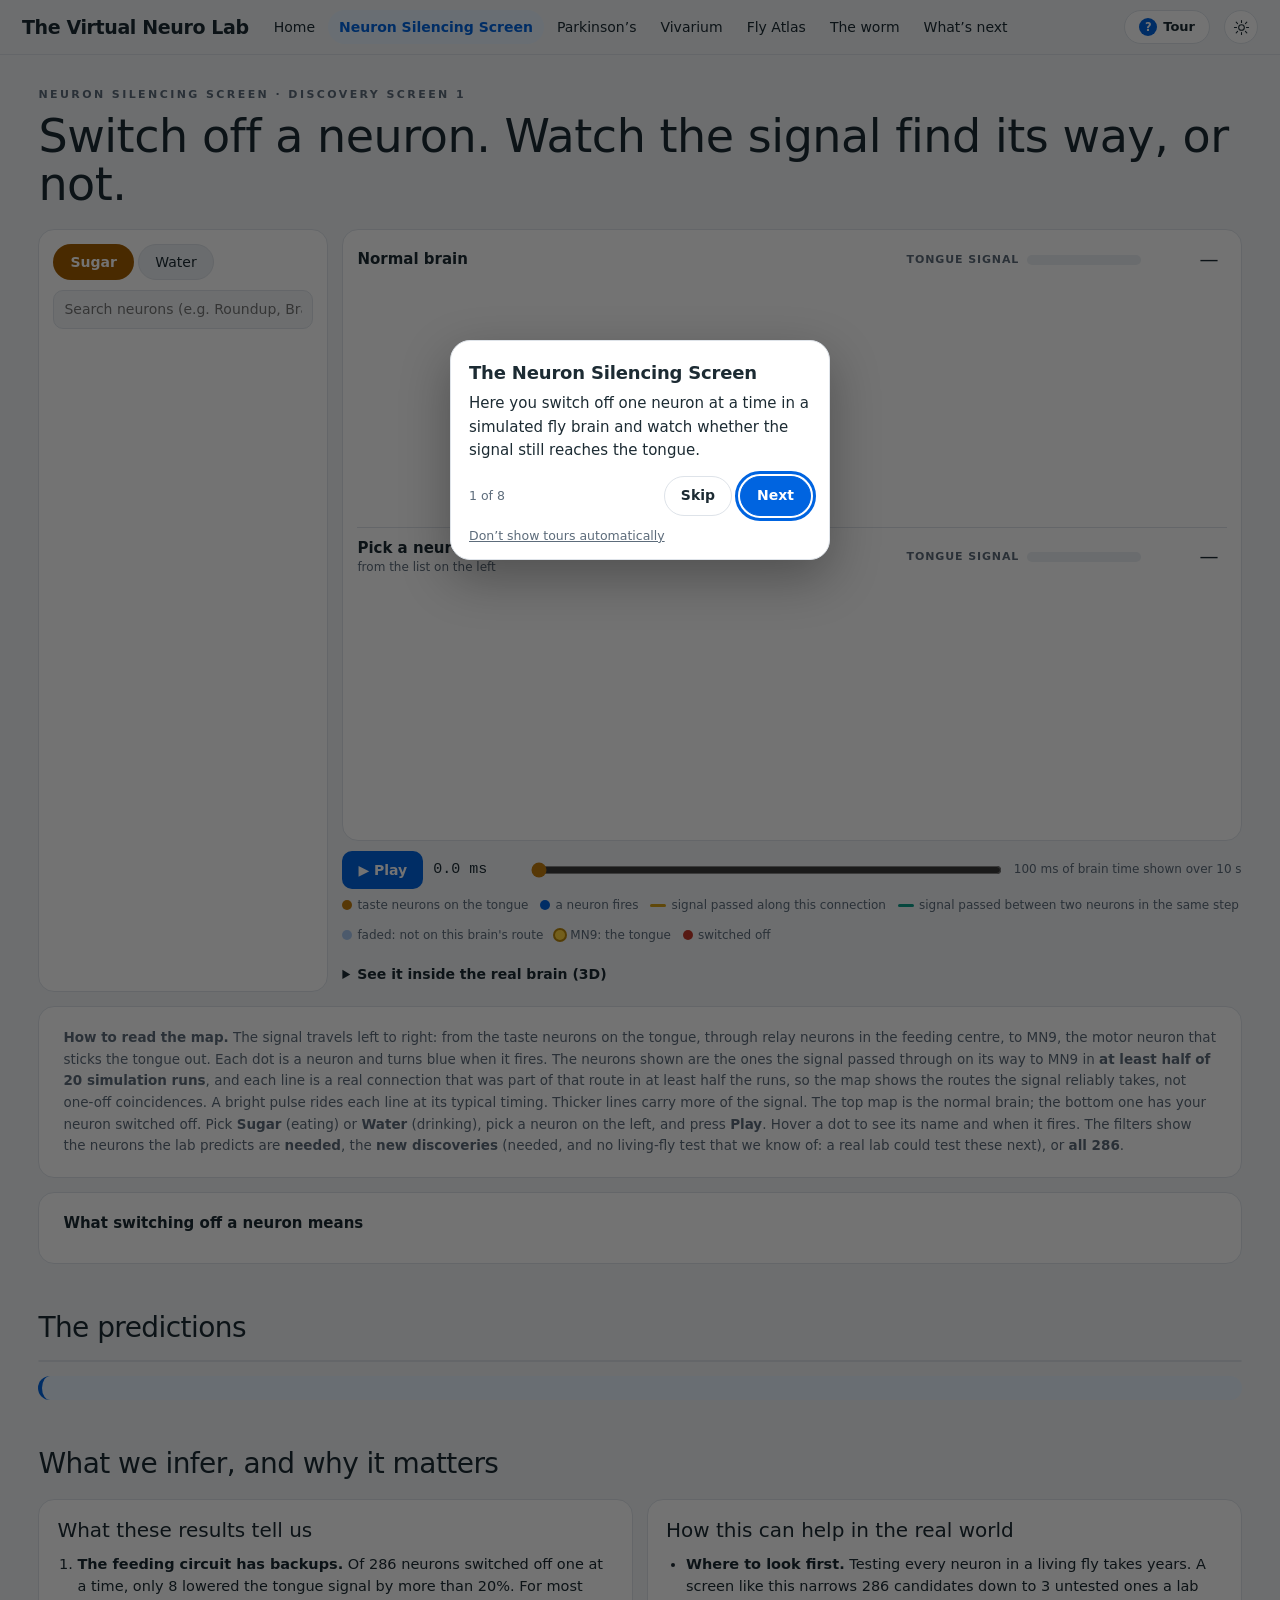
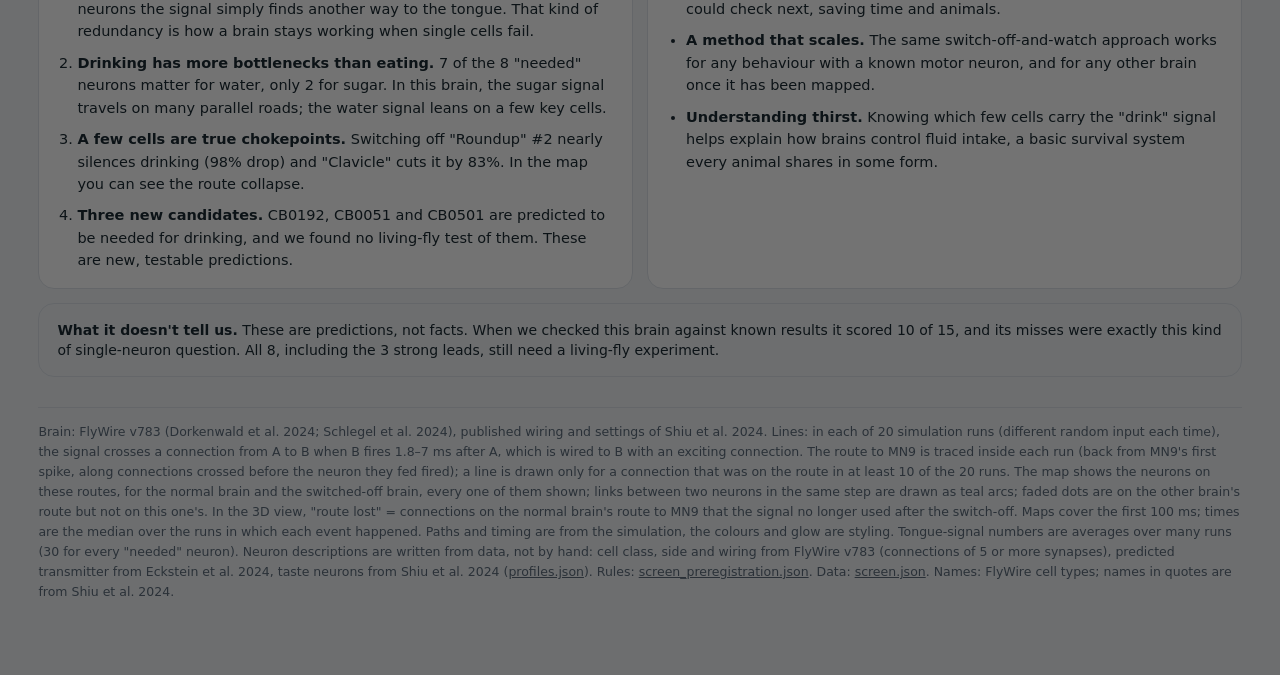
==== commit 44d77654: "Discovery page: Clavicle cuts drinking by 83%" ====
--- a/discover/index.html
+++ b/discover/index.html
@@ -170,7 +170,7 @@
           <li><b>Drinking has more bottlenecks than eating.</b> 7 of the 8 "needed" neurons matter for water, only 2 for sugar.
             In this brain, the sugar signal travels on many parallel roads; the water signal leans on a few key cells.</li>
           <li><b>A few cells are true chokepoints.</b> Switching off "Roundup" #2 nearly silences drinking (98% drop) and
-            "Clavicle" cuts it by 84%. In the map you can see the route collapse.</li>
+            "Clavicle" cuts it by 83%. In the map you can see the route collapse.</li>
           <li><b>Three new candidates.</b> CB0192, CB0051 and CB0501 are predicted to be needed for drinking, and we found no
             living-fly test of them. These are new, testable predictions.</li>
         </ol>
